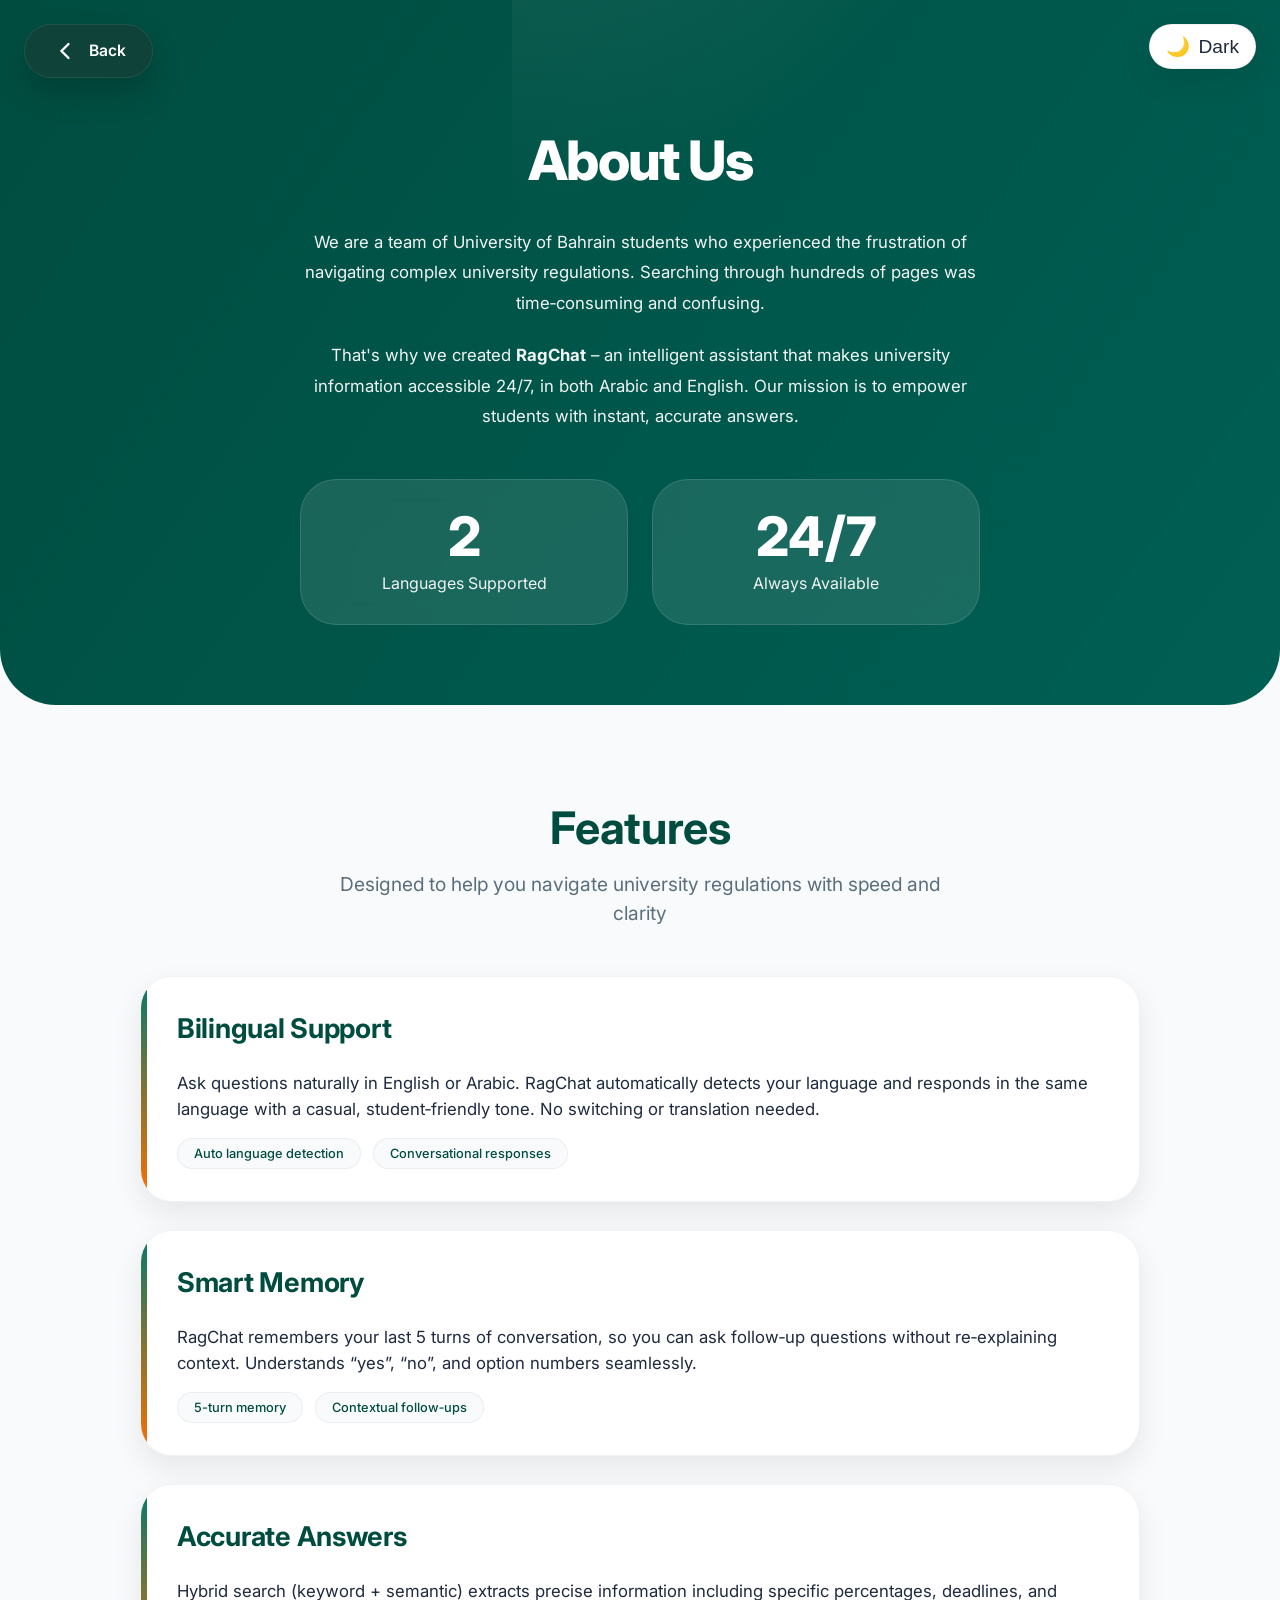
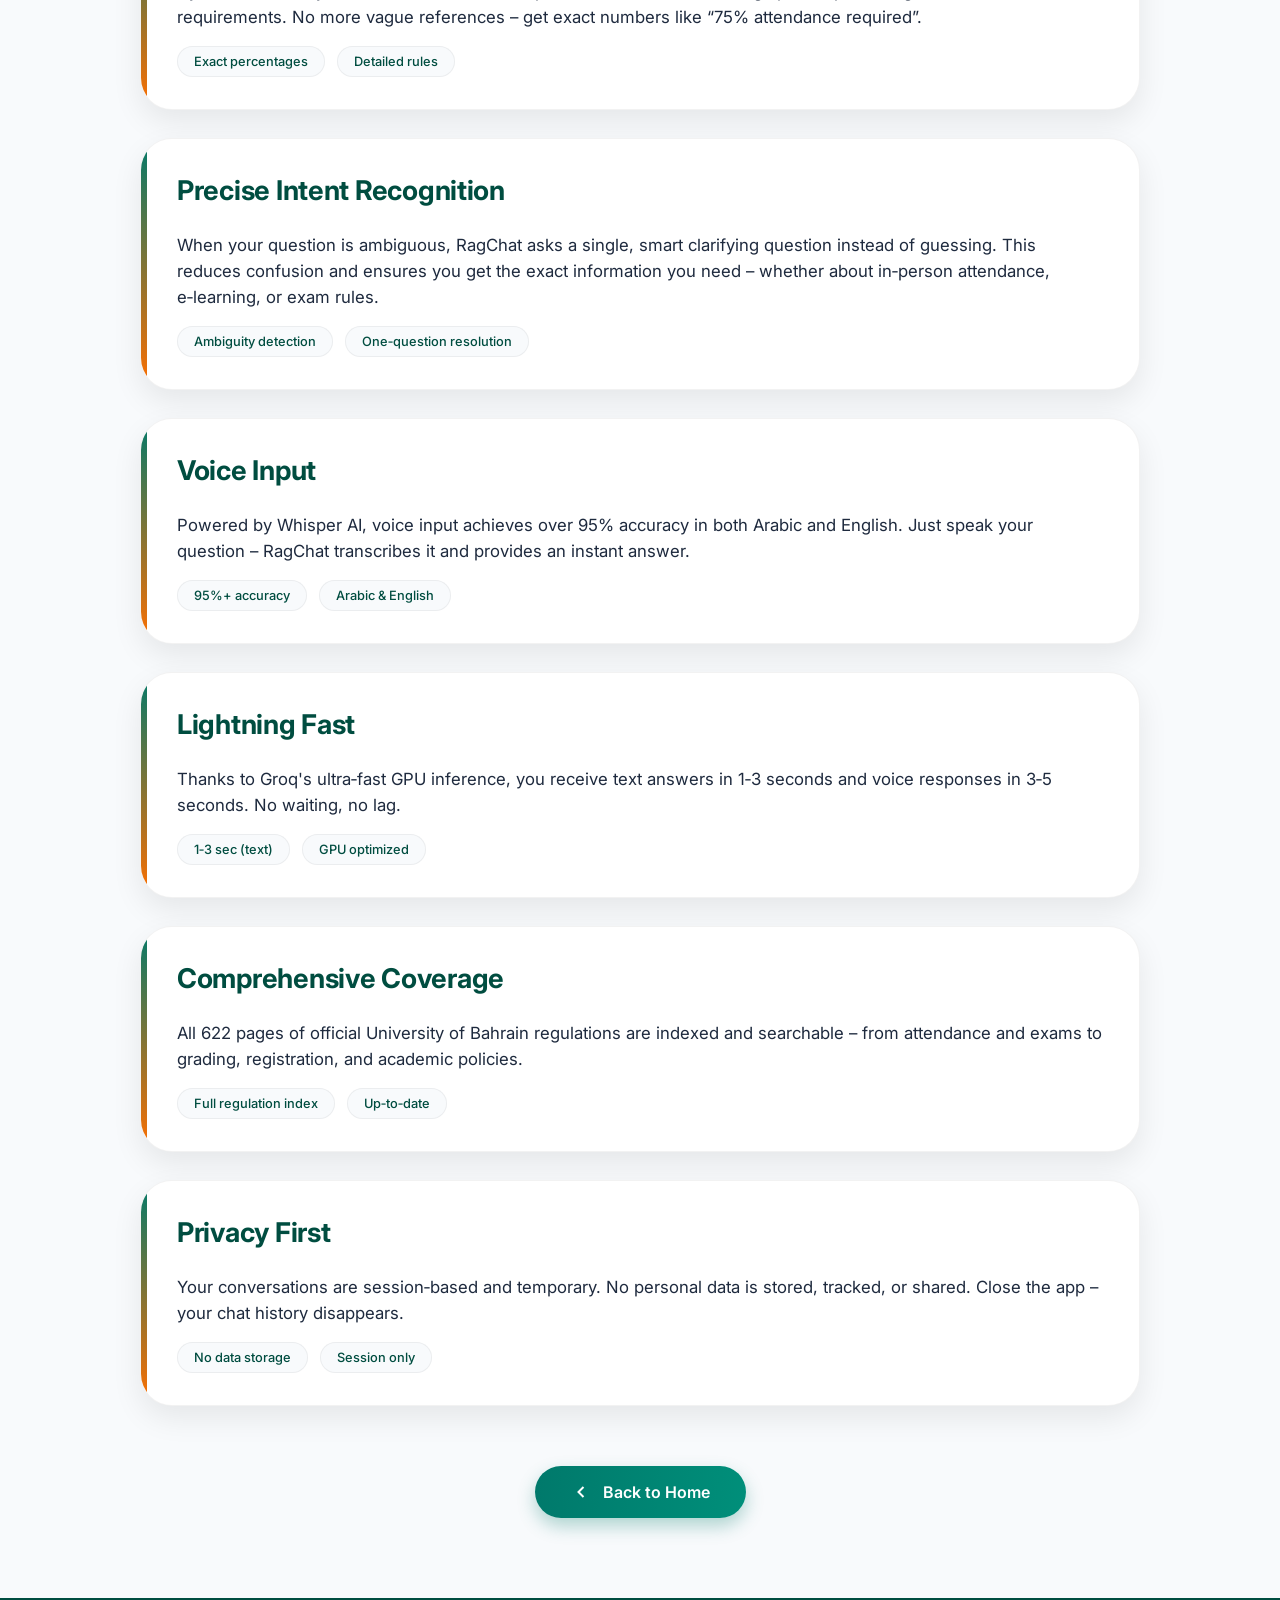
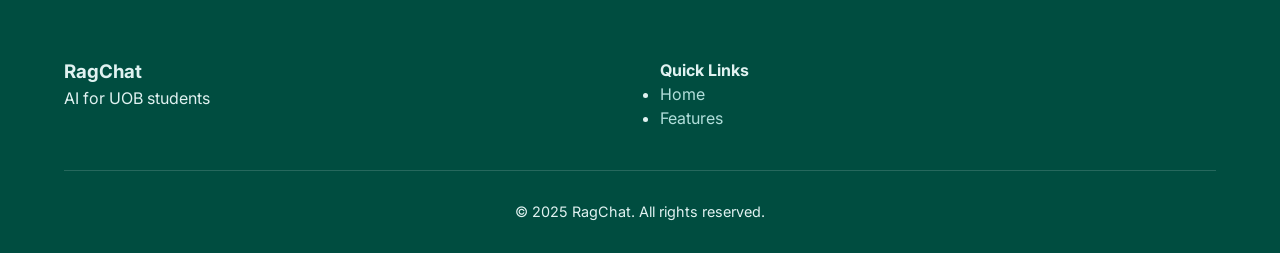
==== details.html @ 2a85f817 "Add files via upload" ====
<!DOCTYPE html>
<html lang="en">
<head>
    <meta charset="UTF-8">
    <meta name="viewport" content="width=device-width, initial-scale=1.0">
    <title>Features & Details · RagChat</title>
    <link rel="stylesheet" href="styles.css">
    <link rel="stylesheet" href="details-page.css">
    <link href="https://fonts.googleapis.com/css2?family=Inter:opsz,wght@14..32,300;400;500;600;700;800&display=swap" rel="stylesheet">
</head>
<body>

    <!-- Dark Mode Toggle Button -->
    <button class="dark-mode-toggle" id="darkModeToggle">
        <span>🌙</span> <span>Dark</span>
    </button>

    <!-- Back arrow only (no navbar) - now fixed via CSS -->
    <div class="back-arrow-container">
        <a href="index.html" class="back-arrow-btn">
            <svg width="28" height="28" viewBox="0 0 24 24" fill="none" stroke="currentColor" stroke-width="2" stroke-linecap="round">
                <path d="M15 18l-6-6 6-6"/>
            </svg>
            <span>Back</span>
        </a>
    </div>

    <!-- About Us Section -->
    <section id="about-us">
        <div class="container">
            <h1 class="page-title">About Us</h1>
            <div class="about-content">
                <p>We are a team of University of Bahrain students who experienced the frustration of navigating complex university regulations. Searching through hundreds of pages was time‑consuming and confusing.</p>
                <p>That's why we created <strong>RagChat</strong> – an intelligent assistant that makes university information accessible 24/7, in both Arabic and English. Our mission is to empower students with instant, accurate answers.</p>
                <div class="about-highlights">
                    <div class="highlight-item">
                        <span class="highlight-number">2</span>
                        <span class="highlight-label">Languages Supported</span>
                    </div>
                    <div class="highlight-item">
                        <span class="highlight-number">24/7</span>
                        <span class="highlight-label">Always Available</span>
                    </div>
                </div>
            </div>
        </div>
    </section>

    <!-- Features List Section -->
    <section id="features-list">
        <div class="container">
            <h2 class="section-heading">Features</h2>
            <p class="section-subheading">Designed to help you navigate university regulations with speed and clarity</p>
            <div class="features-list-container">

                <div class="feature-item">
                    <div class="feature-header">
                        <h3>Bilingual Support</h3>
                    </div>
                    <div class="feature-details">
                        <p>Ask questions naturally in English or Arabic. RagChat automatically detects your language and responds in the same language with a casual, student‑friendly tone. No switching or translation needed.</p>
                        <div class="feature-tags">
                            <span class="feature-tag">Auto language detection</span>
                            <span class="feature-tag">Conversational responses</span>
                        </div>
                    </div>
                </div>

                <div class="feature-item">
                    <div class="feature-header">
                        <h3>Smart Memory</h3>
                    </div>
                    <div class="feature-details">
                        <p>RagChat remembers your last 5 turns of conversation, so you can ask follow‑up questions without re‑explaining context. Understands “yes”, “no”, and option numbers seamlessly.</p>
                        <div class="feature-tags">
                            <span class="feature-tag">5-turn memory</span>
                            <span class="feature-tag">Contextual follow‑ups</span>
                        </div>
                    </div>
                </div>

                <div class="feature-item">
                    <div class="feature-header">
                        <h3>Accurate Answers</h3>
                    </div>
                    <div class="feature-details">
                        <p>Hybrid search (keyword + semantic) extracts precise information including specific percentages, deadlines, and requirements. No more vague references – get exact numbers like “75% attendance required”.</p>
                        <div class="feature-tags">
                            <span class="feature-tag">Exact percentages</span>
                            <span class="feature-tag">Detailed rules</span>
                        </div>
                    </div>
                </div>

                <div class="feature-item">
                    <div class="feature-header">
                        <h3>Precise Intent Recognition</h3>
                    </div>
                    <div class="feature-details">
                        <p>When your question is ambiguous, RagChat asks a single, smart clarifying question instead of guessing. This reduces confusion and ensures you get the exact information you need – whether about in‑person attendance, e‑learning, or exam rules.</p>
                        <div class="feature-tags">
                            <span class="feature-tag">Ambiguity detection</span>
                            <span class="feature-tag">One‑question resolution</span>
                        </div>
                    </div>
                </div>

                <div class="feature-item">
                    <div class="feature-header">
                        <h3>Voice Input</h3>
                    </div>
                    <div class="feature-details">
                        <p>Powered by Whisper AI, voice input achieves over 95% accuracy in both Arabic and English. Just speak your question – RagChat transcribes it and provides an instant answer.</p>
                        <div class="feature-tags">
                            <span class="feature-tag">95%+ accuracy</span>
                            <span class="feature-tag">Arabic & English</span>
                        </div>
                    </div>
                </div>

                <div class="feature-item">
                    <div class="feature-header">
                        <h3>Lightning Fast</h3>
                    </div>
                    <div class="feature-details">
                        <p>Thanks to Groq's ultra‑fast GPU inference, you receive text answers in 1‑3 seconds and voice responses in 3‑5 seconds. No waiting, no lag.</p>
                        <div class="feature-tags">
                            <span class="feature-tag">1‑3 sec (text)</span>
                            <span class="feature-tag">GPU optimized</span>
                        </div>
                    </div>
                </div>

                <div class="feature-item">
                    <div class="feature-header">
                        <h3>Comprehensive Coverage</h3>
                    </div>
                    <div class="feature-details">
                        <p>All 622 pages of official University of Bahrain regulations are indexed and searchable – from attendance and exams to grading, registration, and academic policies.</p>
                        <div class="feature-tags">
                            <span class="feature-tag">Full regulation index</span>
                            <span class="feature-tag">Up‑to‑date</span>
                        </div>
                    </div>
                </div>

                <div class="feature-item">
                    <div class="feature-header">
                        <h3>Privacy First</h3>
                    </div>
                    <div class="feature-details">
                        <p>Your conversations are session‑based and temporary. No personal data is stored, tracked, or shared. Close the app – your chat history disappears.</p>
                        <div class="feature-tags">
                            <span class="feature-tag">No data storage</span>
                            <span class="feature-tag">Session only</span>
                        </div>
                    </div>
                </div>

            </div>

            <div class="back-to-home">
                <a href="index.html" class="btn-back">
                    <svg width="20" height="20" viewBox="0 0 20 20" fill="none">
                        <path d="M12.5 15L7.5 10L12.5 5" stroke="currentColor" stroke-width="2"/>
                    </svg>
                    <span>Back to Home</span>
                </a>
            </div>
        </div>
    </section>

    <footer id="footer">
        <div class="container">
            <div class="footer-content">
                <div class="footer-section"><h3>RagChat</h3><p>AI for UOB students</p></div>
                <div class="footer-section"><h4>Quick Links</h4><ul><li><a href="index.html">Home</a></li><li><a href="#features-list">Features</a></li></ul></div>
            </div>
            <div class="footer-bottom"><p>&copy; 2025 RagChat. All rights reserved.</p></div>
        </div>
    </footer>

    <script src="script.js"></script>
</body>
</html>
---- styles.css ----
/* ========== GLOBAL & RESET ========== */
* {
    margin: 0;
    padding: 0;
    box-sizing: border-box;
}

:root {
    --primary-color: #00796b;
    --primary-dark: #004d40;
    --primary-light: #4db6ac;
    --accent-color: #ff6f00;
    --text-dark: #1e2a3e;
    --text-light: #5a6e7c;
    --bg-light: #f8fafc;
    --white: #ffffff;
    --card-bg: #ffffff;
    --shadow: 0 12px 30px rgba(0, 0, 0, 0.08);
    --shadow-lg: 0 20px 40px rgba(0, 0, 0, 0.12);
    --border-light: rgba(0, 0, 0, 0.05);
}

.dark-mode {
    --primary-color: #4db6ac;
    --primary-dark: #00897b;
    --primary-light: #80cbc4;
    --accent-color: #ffb74d;
    --text-dark: #eceff1;
    --text-light: #b0bec5;
    --bg-light: #121212;
    --white: #1e1e1e;
    --card-bg: #2d2d2d;
    --shadow: 0 12px 30px rgba(0, 0, 0, 0.3);
    --shadow-lg: 0 20px 40px rgba(0, 0, 0, 0.4);
    --border-light: rgba(255, 255, 255, 0.08);
}

body {
    font-family: 'Inter', 'Segoe UI', sans-serif;
    background-color: var(--bg-light);
    color: var(--text-dark);
    line-height: 1.5;
    transition: background-color 0.3s ease, color 0.2s ease;
}

.container {
    max-width: 1200px;
    margin: 0 auto;
    padding: 0 24px;
}

/* ========== DARK MODE TOGGLE BUTTON (FIXED - NEVER MOVES) ========== */
.dark-mode-toggle {
    position: fixed !important;
    top: 24px !important;
    right: 24px !important;
    z-index: 9999 !important;
    background: var(--card-bg);
    border: 1px solid var(--border-light);
    border-radius: 60px;
    padding: 10px 16px;
    cursor: pointer;
    font-size: 1.2rem;
    box-shadow: var(--shadow);
    backdrop-filter: blur(8px);
    transition: all 0.2s ease;
    display: flex;
    align-items: center;
    gap: 8px;
    font-weight: 500;
    color: var(--text-dark);
}

.dark-mode-toggle:hover {
    transform: scale(1.05);
    box-shadow: var(--shadow-lg);
}

/* ========== HERO ========== */
#hero {
    position: relative;
    min-height: 100vh;
    display: flex;
    align-items: center;
    color: white;
}

.hero-background {
    position: absolute;
    inset: 0;
    background: linear-gradient(125deg, #001f1b 0%, #00796b 100%);
    z-index: -2;
    transition: background 0.3s;
}

.dark-mode .hero-background {
    background: linear-gradient(125deg, #0a2a25 0%, #004d40 100%);
}

.hero-overlay {
    width: 100%;
    background: rgba(0, 0, 0, 0.4);
    backdrop-filter: blur(4px);
    padding: 80px 20px;
}

.hero-content {
    max-width: 850px;
    margin: 0 auto;
    text-align: center;
}

.hero-content h1 {
    font-size: 3.8rem;
    font-weight: 800;
    letter-spacing: -0.02em;
    margin-bottom: 1rem;
}

.hero-accent {
    color: #ffb74d;
}

.tagline {
    font-size: 1.4rem;
    opacity: 0.92;
    margin-bottom: 2.5rem;
}

.welcome-text {
    background: rgba(255, 255, 255, 0.12);
    border-radius: 32px;
    padding: 2rem;
    backdrop-filter: blur(12px);
    margin-bottom: 2rem;
}

.welcome-text h2 {
    font-size: 1.8rem;
    margin-bottom: 1rem;
}

.welcome-text p {
    font-size: 1.05rem;
    line-height: 1.6;
}

.btn-details {
    display: inline-flex;
    align-items: center;
    gap: 12px;
    background: var(--accent-color);
    padding: 14px 36px;
    border-radius: 60px;
    font-weight: 600;
    font-size: 1.1rem;
    transition: all 0.25s;
    box-shadow: 0 8px 18px rgba(0, 0, 0, 0.2);
    text-decoration: none;
    color: white;
}

.btn-details:hover {
    background: #e65100;
    transform: translateY(-3px);
}

/* ========== DEMO SECTION ========== */
#demo {
    padding: 90px 0;
    background: var(--bg-light);
}

.section-title {
    font-size: 2.6rem;
    text-align: center;
    font-weight: 700;
    color: var(--primary-dark);
}

.section-intro {
    text-align: center;
    max-width: 650px;
    margin: 1rem auto 3rem;
    color: var(--text-light);
}

.demo-grid {
    display: grid;
    grid-template-columns: repeat(auto-fit, minmax(260px, 1fr));
    gap: 32px;
}

.demo-item {
    background: var(--card-bg);
    border-radius: 28px;
    overflow: hidden;
    box-shadow: var(--shadow);
    transition: all 0.3s ease;
    border: 1px solid var(--border-light);
}

.demo-item:hover {
    transform: scale(1.02);
    box-shadow: var(--shadow-lg);
}

.demo-image-placeholder {
    aspect-ratio: 9/16;
    background: linear-gradient(145deg, var(--primary-light), var(--primary-color));
    display: flex;
    flex-direction: column;
    align-items: center;
    justify-content: center;
    color: white;
    text-align: center;
    font-weight: 500;
}

.demo-video .demo-image-placeholder {
    aspect-ratio: 16/9;
}

/* ========== RAGCHAT DOWNLOAD SECTION ========== */
#app-download {
    padding: 70px 0;
    background: linear-gradient(120deg, #eef2f5 0%, #ffffff 100%);
}

.dark-mode #app-download {
    background: linear-gradient(120deg, #1a1a1a 0%, #121212 100%);
}

.app-download-container {
    display: flex;
    justify-content: center;
}

.app-card {
    max-width: 720px;
    width: 100%;
    background: var(--card-bg);
    border-radius: 56px;
    padding: 48px 32px;
    text-align: center;
    box-shadow: var(--shadow-lg);
    transition: all 0.2s;
    border: 1px solid var(--border-light);
}

.app-name {
    font-size: 2.4rem;
    font-weight: 800;
    color: var(--primary-dark);
    margin: 20px 0 8px;
}

.app-tagline {
    font-size: 1.1rem;
    color: var(--text-light);
    margin-bottom: 32px;
}

.download-buttons-grid {
    display: grid;
    grid-template-columns: repeat(auto-fit, minmax(150px, 1fr));
    gap: 18px;
    margin-top: 12px;
}

.download-btn {
    display: flex;
    align-items: center;
    justify-content: center;
    gap: 10px;
    padding: 14px 12px;
    border-radius: 60px;
    font-weight: 600;
    text-decoration: none;
    transition: 0.2s;
    background: var(--bg-light);
    color: var(--text-dark);
    border: 1px solid var(--border-light);
}

.download-btn:hover {
    background: var(--primary-color);
    color: white;
    transform: translateY(-2px);
}

/* ========== FOOTER ========== */
#footer {
    background: var(--primary-dark);
    color: #e0f2f1;
    padding: 60px 0 30px;
}

.dark-mode #footer {
    background: #0d2f2a;
}

.footer-content {
    display: grid;
    grid-template-columns: repeat(auto-fit, minmax(200px, 1fr));
    gap: 40px;
    margin-bottom: 40px;
}

.footer-section a {
    color: #b2dfdb;
    text-decoration: none;
}

.footer-bottom {
    text-align: center;
    border-top: 1px solid rgba(255, 255, 255, 0.15);
    padding-top: 30px;
    font-size: 0.9rem;
}

/* ========== RESPONSIVE ========== */
@media (max-width: 768px) {
    .hero-content h1 {
        font-size: 2.5rem;
    }
    .section-title {
        font-size: 2rem;
    }
    .app-name {
        font-size: 1.8rem;
    }
    .download-buttons-grid {
        grid-template-columns: 1fr 1fr;
    }
}

@media (max-width: 500px) {
    .download-buttons-grid {
        grid-template-columns: 1fr;
    }
}
---- details-page.css ----
/* details-page.css - back button fixed, never scrolls */
body {
    background: var(--bg-light);
    transition: background 0.3s;
}

/* ========== BACK BUTTON (FIXED - NEVER MOVES) ========== */
.back-arrow-container {
    position: fixed !important;
    top: 24px !important;
    left: 24px !important;
    z-index: 10000 !important;
}

.back-arrow-btn {
    display: inline-flex;
    align-items: center;
    gap: 10px;
    background: rgba(16, 67, 57, 0.94);
    backdrop-filter: blur(14px);
    padding: 12px 26px;
    border-radius: 60px;
    font-weight: 600;
    font-size: 0.98rem;
    text-decoration: none;
    color: white;
    box-shadow: 0 16px 30px rgba(0, 0, 0, 0.18);
    transition: transform 0.25s ease, background 0.25s ease, box-shadow 0.25s ease;
    border: 1px solid rgba(255, 255, 255, 0.08);
}

.back-arrow-btn svg {
    min-width: 18px;
    min-height: 18px;
}

.dark-mode .back-arrow-btn {
    background: rgba(11, 45, 38, 0.88);
}

.back-arrow-btn:hover {
    transform: translateX(-4px);
    box-shadow: 0 18px 40px rgba(0, 0, 0, 0.24);
}

.dark-mode .back-arrow-btn:hover {
    background: rgba(15, 77, 60, 0.96);
}

/* ========== ABOUT US SECTION ========== */
#about-us {
    position: relative;
    min-height: 72vh;
    padding: 120px 24px 80px;
    background: linear-gradient(125deg, var(--primary-dark) 0%, #005f54 100%);
    color: white;
    border-radius: 0 0 56px 56px;
    margin-bottom: 30px;
    overflow: hidden;
}

#about-us::before {
    content: '';
    position: absolute;
    inset: -40% 0 30% 40%;
    background: radial-gradient(circle at top left, rgba(255,255,255,0.12), transparent 45%);
    opacity: 0.9;
}

.dark-mode #about-us {
    background: linear-gradient(125deg, #0f3b34 0%, #00695c 100%);
}

.page-title {
    font-size: 3.4rem;
    font-weight: 800;
    text-align: center;
    letter-spacing: -0.03em;
    margin-bottom: 1.6rem;
}

.about-content {
    max-width: 680px;
    margin: 0 auto;
    position: relative;
    z-index: 10;
}

.about-content p {
    font-size: 1.05rem;
    line-height: 1.8;
    margin: 0 auto 1.4rem;
    text-align: center;
    color: rgba(255, 255, 255, 0.94);
    max-width: 820px;
}

.about-highlights {
    display: grid;
    grid-template-columns: repeat(auto-fit, minmax(240px, 1fr));
    gap: 24px;
    justify-content: center;
    align-items: stretch;
    margin: 3rem auto 0;
    max-width: 780px;
    position: relative;
    z-index: 10;
}

.highlight-item {
    display: flex;
    flex-direction: column;
    justify-content: center;
    align-items: center;
    min-height: 138px;
    background: rgba(255, 255, 255, 0.1);
    border: 1px solid rgba(255, 255, 255, 0.12);
    backdrop-filter: blur(20px);
    border-radius: 36px;
    padding: 1.8rem 1.6rem;
    text-align: center;
    transition: transform 0.25s ease, background 0.25s ease, border-color 0.25s ease;
}

.highlight-item:hover {
    transform: translateY(-4px);
    background: rgba(255, 255, 255, 0.16);
    border-color: rgba(255, 255, 255, 0.18);
}

.highlight-number {
    font-size: 3.4rem;
    font-weight: 800;
    line-height: 1;
    margin-bottom: 0.5rem;
}

.highlight-label {
    font-size: 1rem;
    opacity: 0.92;
}

/* ========== FEATURES SECTION ========== */
#features-list {
    padding: 60px 20px 80px;
}

.section-heading {
    font-size: 2.8rem;
    font-weight: 700;
    text-align: center;
    color: var(--primary-dark);
    letter-spacing: -0.01em;
}

.section-subheading {
    text-align: center;
    font-size: 1.2rem;
    color: var(--text-light);
    max-width: 600px;
    margin: 0.5rem auto 3rem;
}

.features-list-container {
    max-width: 1000px;
    margin: 0 auto;
}

.feature-item {
    background: var(--card-bg);
    border-radius: 32px;
    padding: 32px 36px;
    margin-bottom: 28px;
    box-shadow: var(--shadow);
    transition: all 0.3s cubic-bezier(0.2, 0, 0, 1);
    border: 1px solid var(--border-light);
    position: relative;
    overflow: hidden;
}

.feature-item::before {
    content: '';
    position: absolute;
    left: 0;
    top: 0;
    bottom: 0;
    width: 6px;
    background: linear-gradient(180deg, var(--primary-color), var(--accent-color));
    border-radius: 4px 0 0 4px;
}

.feature-item:hover {
    transform: translateY(-4px);
    box-shadow: var(--shadow-lg);
}

.feature-header {
    display: flex;
    align-items: center;
    gap: 18px;
    margin-bottom: 20px;
}

.feature-header h3 {
    font-size: 1.7rem;
    font-weight: 700;
    color: var(--primary-dark);
    margin: 0;
    letter-spacing: -0.01em;
}

.feature-details p {
    font-size: 1.05rem;
    line-height: 1.55;
    color: var(--text-dark);
    margin-bottom: 1rem;
}

.feature-tags {
    display: flex;
    flex-wrap: wrap;
    gap: 12px;
    margin-top: 16px;
}

.feature-tag {
    background: var(--bg-light);
    padding: 5px 16px;
    border-radius: 40px;
    font-size: 0.8rem;
    font-weight: 500;
    color: var(--primary-dark);
    transition: all 0.2s;
    border: 1px solid var(--border-light);
}

.feature-tag:hover {
    background: var(--primary-light);
    color: white;
}

/* back to home button (bottom of page) */
.back-to-home {
    text-align: center;
    margin-top: 60px;
}

.btn-back {
    display: inline-flex;
    align-items: center;
    gap: 12px;
    background: linear-gradient(95deg, var(--primary-color), #008f7a);
    padding: 14px 36px;
    border-radius: 60px;
    text-decoration: none;
    color: white;
    font-weight: 600;
    font-size: 1rem;
    box-shadow: 0 8px 18px rgba(0, 121, 107, 0.3);
    transition: all 0.25s;
}

.btn-back:hover {
    transform: translateY(-3px);
    background: var(--primary-dark);
    box-shadow: 0 14px 26px rgba(0, 77, 64, 0.35);
}

.btn-back svg {
    stroke: white;
    width: 20px;
}

/* ========== RESPONSIVE ========== */
@media (max-width: 700px) {
    .back-arrow-container {
        top: 16px !important;
        left: 16px !important;
    }
    .back-arrow-btn {
        padding: 8px 18px;
        font-size: 0.85rem;
    }
    .page-title {
        font-size: 2.2rem;
    }
    .feature-item {
        padding: 24px 20px;
    }
    .feature-header h3 {
        font-size: 1.4rem;
    }
    .section-heading {
        font-size: 2rem;
    }
    .feature-tag {
        font-size: 0.7rem;
        padding: 3px 12px;
    }
}
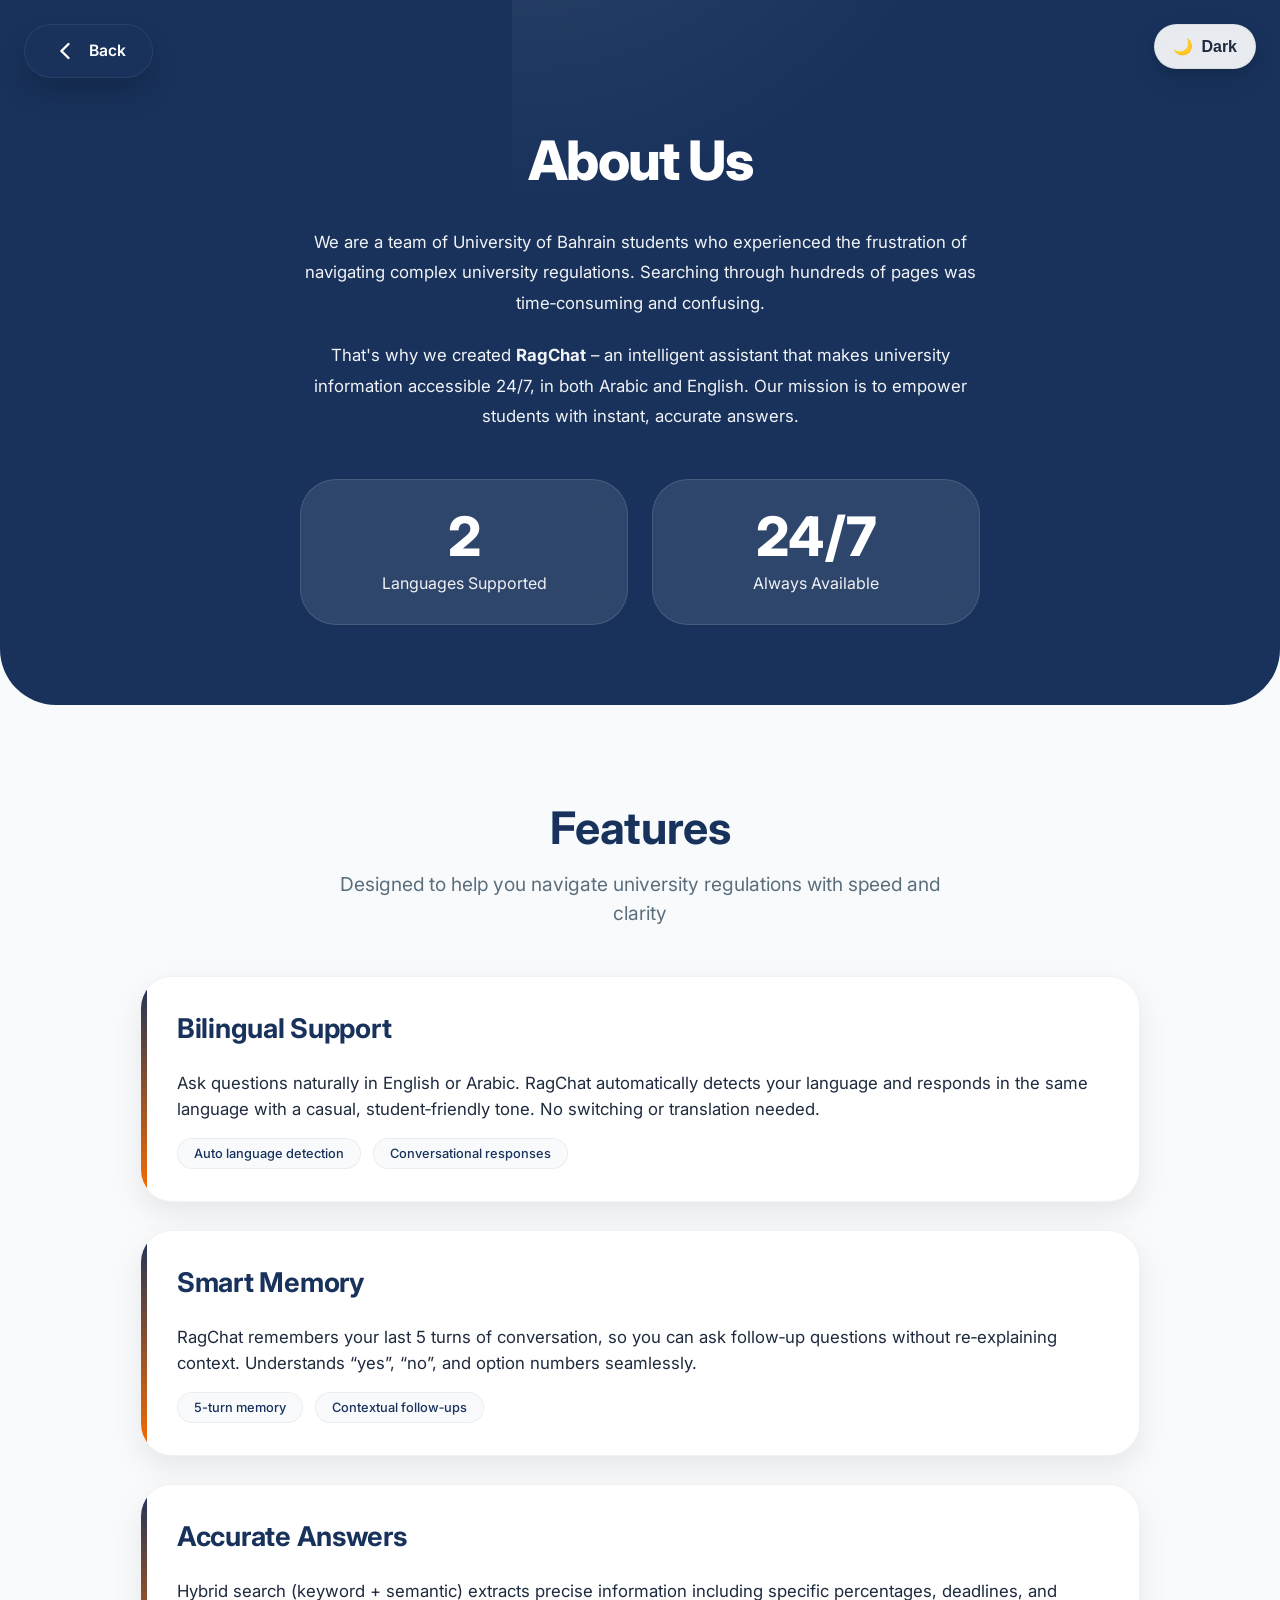
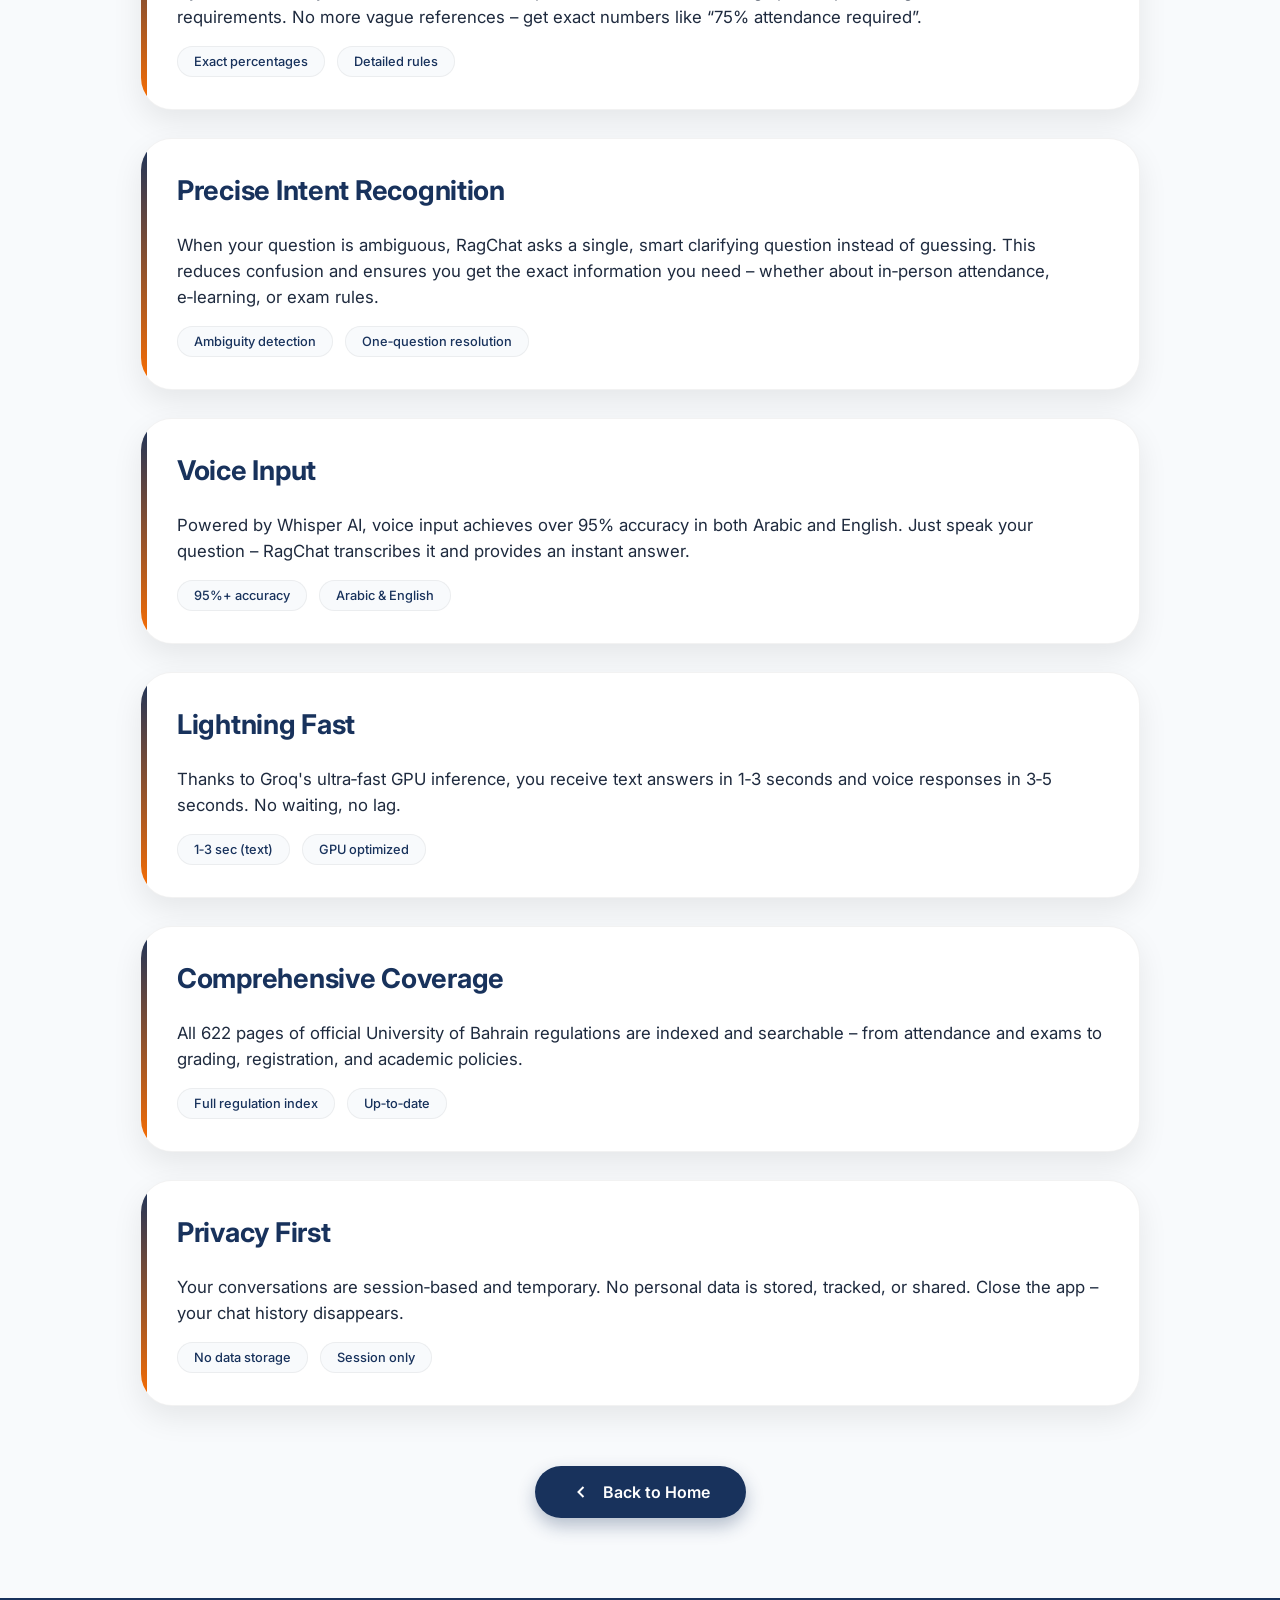
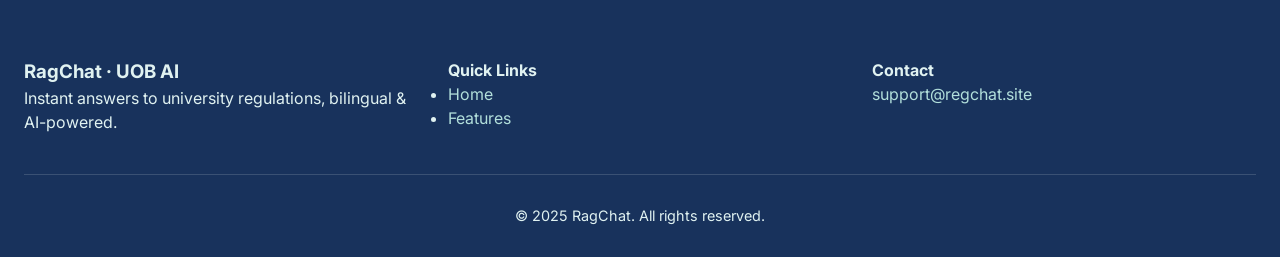
==== commit 41b0056e: "fix emot and email" ====
--- a/details.html
+++ b/details.html
@@ -171,14 +171,29 @@
     </section>
 
     <footer id="footer">
-        <div class="container">
-            <div class="footer-content">
-                <div class="footer-section"><h3>RagChat</h3><p>AI for UOB students</p></div>
-                <div class="footer-section"><h4>Quick Links</h4><ul><li><a href="index.html">Home</a></li><li><a href="#features-list">Features</a></li></ul></div>
-            </div>
-            <div class="footer-bottom"><p>&copy; 2025 RagChat. All rights reserved.</p></div>
-        </div>
-    </footer>
+    <div class="container">
+        <div class="footer-content">
+            <div class="footer-section">
+                <h3>RagChat · UOB AI</h3>
+                <p>Instant answers to university regulations, bilingual & AI-powered.</p>
+            </div>
+            <div class="footer-section">
+                <h4>Quick Links</h4>
+                <ul>
+                    <li><a href="index.html">Home</a></li>
+                    <li><a href="#features-list">Features</a></li>
+                </ul>
+            </div>
+            <div class="footer-section">
+                <h4>Contact</h4>
+                <p><a href="mailto:support@regchat.site">support@regchat.site</a></p>
+            </div>
+        </div>
+        <div class="footer-bottom">
+            <p>&copy; 2025 RagChat. All rights reserved.</p>
+        </div>
+    </div>
+</footer>
 
     <script src="script.js"></script>
 </body>
--- a/styles.css
+++ b/styles.css
@@ -6,8 +6,8 @@
 }
 
 :root {
-    --primary-color: #00796b;
-    --primary-dark: #004d40;
+    --primary-color: #18325c;
+    --primary-dark: #18325c;
     --primary-light: #4db6ac;
     --accent-color: #ff6f00;
     --text-dark: #1e2a3e;
@@ -21,10 +21,10 @@
 }
 
 .dark-mode {
-    --primary-color: #4db6ac;
-    --primary-dark: #00897b;
-    --primary-light: #80cbc4;
-    --accent-color: #ffb74d;
+    --primary-color: white;
+    --primary-dark: white;
+    --primary-light: #4db6ac;
+    --accent-color: #ff6f00;
     --text-dark: #eceff1;
     --text-light: #b0bec5;
     --bg-light: #121212;
@@ -44,36 +44,58 @@
 }
 
 .container {
-    max-width: 1200px;
+    max-width: 1280px;
     margin: 0 auto;
     padding: 0 24px;
 }
 
-/* ========== DARK MODE TOGGLE BUTTON (FIXED - NEVER MOVES) ========== */
+/* ========== DARK MODE TOGGLE BUTTON ========== */
 .dark-mode-toggle {
     position: fixed !important;
     top: 24px !important;
     right: 24px !important;
     z-index: 9999 !important;
-    background: var(--card-bg);
-    border: 1px solid var(--border-light);
-    border-radius: 60px;
-    padding: 10px 16px;
-    cursor: pointer;
-    font-size: 1.2rem;
-    box-shadow: var(--shadow);
-    backdrop-filter: blur(8px);
-    transition: all 0.2s ease;
+
     display: flex;
     align-items: center;
     gap: 8px;
-    font-weight: 500;
+
+    background: rgba(255, 255, 255, 0.9);
     color: var(--text-dark);
+
+    border: 1px solid var(--border-light);
+    border-radius: 60px;
+
+    padding: 12px 18px;
+
+    cursor: pointer;
+
+    font-size: 1rem;
+    font-weight: 600;
+
+    backdrop-filter: blur(14px);
+
+    box-shadow:
+        0 10px 30px rgba(0, 0, 0, 0.12),
+        0 4px 10px rgba(0, 0, 0, 0.08);
+
+    transition:
+        transform 0.25s ease,
+        background 0.25s ease,
+        box-shadow 0.25s ease;
+}
+
+.dark-mode .dark-mode-toggle {
+    background: rgba(30, 30, 30, 0.9);
+    color: white;
 }
 
 .dark-mode-toggle:hover {
-    transform: scale(1.05);
-    box-shadow: var(--shadow-lg);
+    transform: translateY(-2px) scale(1.03);
+
+    box-shadow:
+        0 16px 40px rgba(0, 0, 0, 0.18),
+        0 6px 18px rgba(0, 0, 0, 0.12);
 }
 
 /* ========== HERO ========== */
@@ -88,13 +110,13 @@
 .hero-background {
     position: absolute;
     inset: 0;
-    background: linear-gradient(125deg, #001f1b 0%, #00796b 100%);
+    background: linear-gradient(125deg, #001f1b 0%, #18325c 100%);
     z-index: -2;
     transition: background 0.3s;
 }
 
 .dark-mode .hero-background {
-    background: linear-gradient(125deg, #0a2a25 0%, #004d40 100%);
+    background: linear-gradient(125deg, #0a2a25 0%, #18325c 100%);
 }
 
 .hero-overlay {
@@ -111,7 +133,7 @@
 }
 
 .hero-content h1 {
-    font-size: 3.8rem;
+    font-size: 4rem;
     font-weight: 800;
     letter-spacing: -0.02em;
     margin-bottom: 1rem;
@@ -149,13 +171,20 @@
     display: inline-flex;
     align-items: center;
     gap: 12px;
+
     background: var(--accent-color);
+
     padding: 14px 36px;
+
     border-radius: 60px;
+
     font-weight: 600;
     font-size: 1.1rem;
+
     transition: all 0.25s;
+
     box-shadow: 0 8px 18px rgba(0, 0, 0, 0.2);
+
     text-decoration: none;
     color: white;
 }
@@ -167,126 +196,175 @@
 
 /* ========== DEMO SECTION ========== */
 #demo {
-    padding: 90px 0;
+    padding: 100px 0;
     background: var(--bg-light);
 }
 
 .section-title {
-    font-size: 2.6rem;
+    font-size: 3rem;
     text-align: center;
-    font-weight: 700;
+    font-weight: 800;
     color: var(--primary-dark);
 }
 
 .section-intro {
     text-align: center;
-    max-width: 650px;
-    margin: 1rem auto 3rem;
+    max-width: 700px;
+    margin: 1rem auto 4rem;
     color: var(--text-light);
-}
-
-.demo-grid {
-    display: grid;
-    grid-template-columns: repeat(auto-fit, minmax(260px, 1fr));
-    gap: 32px;
-}
-
-.demo-item {
-    background: var(--card-bg);
-    border-radius: 28px;
-    overflow: hidden;
-    box-shadow: var(--shadow);
-    transition: all 0.3s ease;
-    border: 1px solid var(--border-light);
-}
-
-.demo-item:hover {
-    transform: scale(1.02);
-    box-shadow: var(--shadow-lg);
-}
-
-.demo-image-placeholder {
-    aspect-ratio: 9/16;
-    background: linear-gradient(145deg, var(--primary-light), var(--primary-color));
+    font-size: 1.1rem;
+}
+
+/* ========== 70% WIDTH DEMO LAYOUT ========== */
+.demo-vertical-list {
+    width: 200%;        
+    max-width: 1400px; 
+    margin: 0 auto;
     display: flex;
     flex-direction: column;
-    align-items: center;
+    gap: 48px;
+}
+
+.demo-item-vertical {
+    display: flex;
+    align-items: stretch;
+    gap: 40px;
+
+    background: var(--card-bg);
+
+    border-radius: 32px;
+
+    overflow: hidden;
+
+    box-shadow: var(--shadow);
+
+    transition:
+        transform 0.35s ease,
+        box-shadow 0.35s ease;
+
+    border: 1px solid var(--border-light);
+
+    padding: 32px;
+}
+
+.demo-item-vertical:hover {
+    transform: translateY(-6px);
+
+    box-shadow:
+        0 18px 50px rgba(0, 0, 0, 0.14),
+        0 8px 20px rgba(0, 0, 0, 0.08);
+}
+
+/* Alternate layout */
+.demo-item-vertical:nth-child(even) {
+    flex-direction: row-reverse;
+}
+
+/* ========== PREMIUM IMAGE CONTAINER ========== */
+.demo-image {
+    flex: 1.4;
+
+    border-radius: 24px;
+
+    overflow: hidden;
+
+    background: var(--bg-light);
+
+    position: relative;
+
+    box-shadow:
+        0 10px 25px rgba(0, 0, 0, 0.12),
+        0 25px 50px rgba(0, 0, 0, 0.18);
+}
+
+.demo-image img {
+    width: 100%;
+    height: 100%;
+
+    object-fit: cover;
+
+    display: block;
+
+    border-radius: 24px;
+
+    transition:
+        transform 0.45s ease,
+        filter 0.35s ease;
+}
+
+.demo-item-vertical:hover .demo-image img {
+    transform: scale(1.03);
+    filter: brightness(1.03);
+}
+
+.demo-image::after {
+    content: "";
+
+    position: absolute;
+    inset: 0;
+
+    background:
+        linear-gradient(
+            to bottom,
+            rgba(255,255,255,0.10),
+            rgba(255,255,255,0.02) 35%,
+            transparent 60%
+        );
+
+    pointer-events: none;
+
+    border-radius: 24px;
+}
+
+/* ========== DEMO TEXT ========== */
+.demo-caption {
+    flex: 1;
+
+    display: flex;
+    flex-direction: column;
     justify-content: center;
-    color: white;
-    text-align: center;
-    font-weight: 500;
-}
-
-.demo-video .demo-image-placeholder {
-    aspect-ratio: 16/9;
-}
-
-/* ========== RAGCHAT DOWNLOAD SECTION ========== */
-#app-download {
-    padding: 70px 0;
-    background: linear-gradient(120deg, #eef2f5 0%, #ffffff 100%);
-}
-
-.dark-mode #app-download {
-    background: linear-gradient(120deg, #1a1a1a 0%, #121212 100%);
-}
-
-.app-download-container {
-    display: flex;
-    justify-content: center;
-}
-
-.app-card {
-    max-width: 720px;
+
+    padding: 0 10px;
+}
+
+.demo-caption h3 {
+    font-size: 2rem;
+    font-weight: 800;
+
+    color: var(--primary-dark);
+
+    margin-bottom: 16px;
+}
+
+.demo-caption p {
+    font-size: 1.08rem;
+    line-height: 1.8;
+    color: var(--text-light);
+}
+
+/* ========== VIDEO SECTION ========== */
+.demo-video-vertical {
+    flex-direction: column !important;
+}
+
+.demo-video-wrapper {
     width: 100%;
-    background: var(--card-bg);
-    border-radius: 56px;
-    padding: 48px 32px;
-    text-align: center;
-    box-shadow: var(--shadow-lg);
-    transition: all 0.2s;
-    border: 1px solid var(--border-light);
-}
-
-.app-name {
-    font-size: 2.4rem;
-    font-weight: 800;
-    color: var(--primary-dark);
-    margin: 20px 0 8px;
-}
-
-.app-tagline {
-    font-size: 1.1rem;
-    color: var(--text-light);
-    margin-bottom: 32px;
-}
-
-.download-buttons-grid {
-    display: grid;
-    grid-template-columns: repeat(auto-fit, minmax(150px, 1fr));
-    gap: 18px;
-    margin-top: 12px;
-}
-
-.download-btn {
-    display: flex;
-    align-items: center;
-    justify-content: center;
-    gap: 10px;
-    padding: 14px 12px;
-    border-radius: 60px;
-    font-weight: 600;
-    text-decoration: none;
-    transition: 0.2s;
-    background: var(--bg-light);
-    color: var(--text-dark);
-    border: 1px solid var(--border-light);
-}
-
-.download-btn:hover {
-    background: var(--primary-color);
-    color: white;
-    transform: translateY(-2px);
+
+    overflow: hidden;
+
+    border-radius: 24px;
+
+    background: #000;
+
+    box-shadow:
+        0 10px 25px rgba(0, 0, 0, 0.12),
+        0 25px 50px rgba(0, 0, 0, 0.18);
+}
+
+.demo-video-wrapper video {
+    width: 100%;
+    display: block;
+    border-radius: 24px;
 }
 
 /* ========== FOOTER ========== */
@@ -297,13 +375,15 @@
 }
 
 .dark-mode #footer {
-    background: #0d2f2a;
+    background: #18325c;
 }
 
 .footer-content {
     display: grid;
     grid-template-columns: repeat(auto-fit, minmax(200px, 1fr));
+
     gap: 40px;
+
     margin-bottom: 40px;
 }
 
@@ -314,29 +394,82 @@
 
 .footer-bottom {
     text-align: center;
+
     border-top: 1px solid rgba(255, 255, 255, 0.15);
+
     padding-top: 30px;
+
     font-size: 0.9rem;
 }
 
 /* ========== RESPONSIVE ========== */
-@media (max-width: 768px) {
+@media (max-width: 1200px) {
+    .demo-vertical-list {
+        width: 85%;
+    }
+}
+
+@media (max-width: 900px) {
+
     .hero-content h1 {
-        font-size: 2.5rem;
-    }
+        font-size: 2.8rem;
+    }
+
     .section-title {
-        font-size: 2rem;
-    }
-    .app-name {
-        font-size: 1.8rem;
-    }
-    .download-buttons-grid {
-        grid-template-columns: 1fr 1fr;
-    }
-}
-
-@media (max-width: 500px) {
-    .download-buttons-grid {
-        grid-template-columns: 1fr;
-    }
+        font-size: 2.2rem;
+    }
+
+    .demo-vertical-list {
+        width: 95%;
+        gap: 32px;
+    }
+
+    .demo-item-vertical,
+    .demo-item-vertical:nth-child(even) {
+        flex-direction: column;
+    }
+
+    .demo-item-vertical {
+        padding: 22px;
+        gap: 24px;
+    }
+
+    .demo-caption {
+        text-align: center;
+        padding: 0;
+    }
+
+    .demo-caption h3 {
+        font-size: 1.4rem;
+    }
+
+    .demo-caption p {
+        font-size: 0.98rem;
+    }
+
+    .demo-image {
+        width: 100%;
+    }
+
+    .dark-mode-toggle {
+        top: 18px !important;
+        right: 18px !important;
+        padding: 10px 14px;
+        font-size: 0.92rem;
+    }
+}
+
+/* ========== AUTO HIDE BUTTONS ========== */
+.hide-on-scroll {
+    transform: translateY(-120px);
+    opacity: 0;
+    pointer-events: none;
+}
+
+/* ========== SMOOTH ANIMATION ========== */
+.dark-mode-toggle,
+.back-arrow-container {
+    transition:
+        transform 0.3s ease,
+        opacity 0.3s ease;
 }
--- a/details-page.css
+++ b/details-page.css
@@ -16,7 +16,7 @@
     display: inline-flex;
     align-items: center;
     gap: 10px;
-    background: rgba(16, 67, 57, 0.94);
+    background: #18325c;
     backdrop-filter: blur(14px);
     padding: 12px 26px;
     border-radius: 60px;
@@ -35,7 +35,7 @@
 }
 
 .dark-mode .back-arrow-btn {
-    background: rgba(11, 45, 38, 0.88);
+    background: #18325c;
 }
 
 .back-arrow-btn:hover {
@@ -44,7 +44,7 @@
 }
 
 .dark-mode .back-arrow-btn:hover {
-    background: rgba(15, 77, 60, 0.96);
+    background: #18325c;
 }
 
 /* ========== ABOUT US SECTION ========== */
@@ -52,7 +52,7 @@
     position: relative;
     min-height: 72vh;
     padding: 120px 24px 80px;
-    background: linear-gradient(125deg, var(--primary-dark) 0%, #005f54 100%);
+    background: linear-gradient(125deg, var(--primary-dark) 0%, #18325c 100%);
     color: white;
     border-radius: 0 0 56px 56px;
     margin-bottom: 30px;
@@ -68,7 +68,7 @@
 }
 
 .dark-mode #about-us {
-    background: linear-gradient(125deg, #0f3b34 0%, #00695c 100%);
+    background: linear-gradient(125deg, #0f3b34 0%, #18325c 100%);
 }
 
 .page-title {
@@ -236,7 +236,7 @@
 
 .feature-tag:hover {
     background: var(--primary-light);
-    color: white;
+    color: #18325c;
 }
 
 /* back to home button (bottom of page) */
@@ -249,21 +249,20 @@
     display: inline-flex;
     align-items: center;
     gap: 12px;
-    background: linear-gradient(95deg, var(--primary-color), #008f7a);
+    background: linear-gradient(95deg, var(--primary-color), #18325c);
     padding: 14px 36px;
     border-radius: 60px;
     text-decoration: none;
     color: white;
     font-weight: 600;
     font-size: 1rem;
-    box-shadow: 0 8px 18px rgba(0, 121, 107, 0.3);
+    box-shadow: 0 8px 18px rgba(24, 50, 92, 0.3);
     transition: all 0.25s;
 }
 
 .btn-back:hover {
     transform: translateY(-3px);
-    background: var(--primary-dark);
-    box-shadow: 0 14px 26px rgba(0, 77, 64, 0.35);
+    box-shadow: 0 12px 28px rgba(24, 50, 92, 0.4);    
 }
 
 .btn-back svg {
